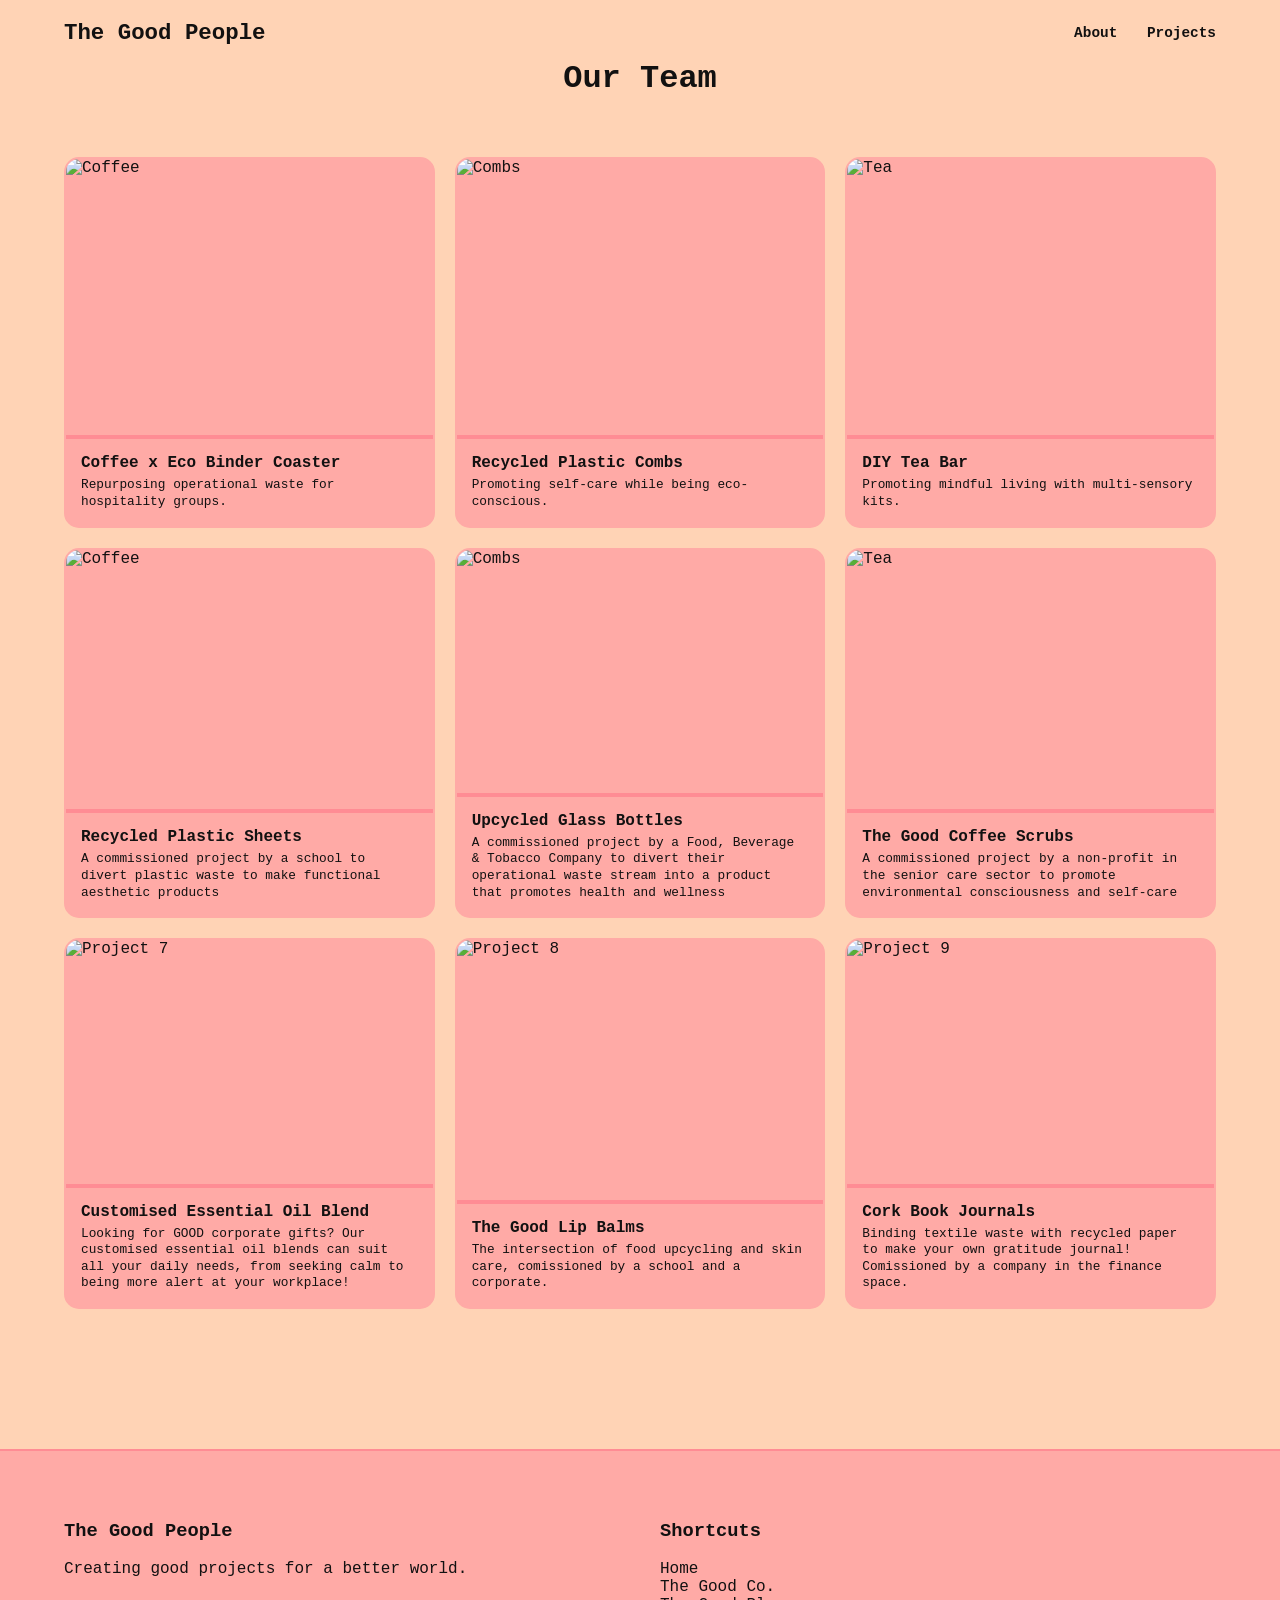
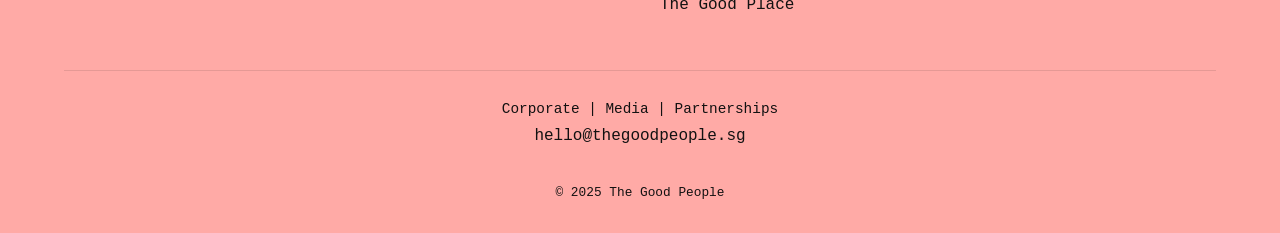
==== aboutus.html @ 8eb863d0 "Update aboutus.html" ====
<!DOCTYPE html>
<html lang="en">
<head>
  <meta charset="UTF-8">
  <meta name="viewport" content="width=device-width, initial-scale=1.0">
  <title>The Good People | Sustainability and Well-being</title>
  
  <style>
    /* 1. GLOBAL SETTINGS & COLORS */
    :root {
      --bg-color: #FFD3B5;    
      --accent-pink: #FF8C94;  
      --soft-pink: #FFAAA6;    
      --text-dark: #121111;    
      --font-main: 'Courier New', Courier, monospace; 
    }

    * { box-sizing: border-box; }

    body {
      background-color: var(--bg-color);
      font-family: var(--font-main);
      color: var(--text-dark);
      margin: 0;
      padding: 0;
      overflow-x: hidden;
    }

    /* 2. NAVBAR */
    .navbar {
      display: flex;
      justify-content: space-between;
      align-items: center;
      padding: 20px 5%;
      position: fixed;
      top: 0;
      width: 100%;
      z-index: 1000;
      transition: background 0.3s ease;
    }

    .nav-logo {
      font-weight: bold;
      font-size: 1.4rem;
      color: var(--text-dark); 
    }

    .nav-links a {
      margin-left: 20px;
      text-decoration: none;
      color: var(--text-dark);
      font-weight: bold;
      font-size: 0.9rem;
    }

    /* 3. HERO SECTION */
    .hero-section {
      display: flex;
      height: 100vh;
      align-items: center;
      justify-content: space-between;
      padding: 0 2%;
      gap: 20px;
    }

    .hero-left, .hero-right {
      flex: 1;
      height: 70vh;
    }

    .hero-left img, .hero-right img {
      width: 100%;
      height: 100%;
      object-fit: cover; 
      border-radius: 20px;
      box-shadow: 0 10px 30px rgba(0,0,0,0.1);
    }

    .hero-center {
      flex: 0 0 300px;
      text-align: center;
      display: flex;
      flex-direction: column;
      align-items: center;
      gap: 15px;
    }

    .hero-star {
      font-size: 2rem;
      color: var(--accent-pink);
    }

    .hero-btn {
      background: transparent;
      border: 2px solid var(--text-dark);
      padding: 12px 24px;
      font-family: var(--font-main);
      cursor: pointer;
      font-weight: bold;
      transition: 0.3s;
      width: 100%;
      border-radius: 50px;
    }

    .hero-btn:hover {
      background: var(--text-dark);
      color: white;
    }

    /* 4. ABOUT SECTION */
    .about-section {
      padding: 80px 5%;
      display: flex;
      justify-content: center;
    }

    .about-box {
      background: var(--soft-pink); 
      padding: 30px;
      border-radius: 20px;
      max-width: 700px;
      display: flex;
      align-items: center;
      gap: 30px;
      box-shadow: 0 5px 20px rgba(0,0,0,0.05);
    }

    .about-left img {
      width: 100px; 
      height: auto;
    }

    .about-right h2 { margin-top: 0; color: var(--accent-pink); }
    .about-right a { color: var(--accent-pink); text-decoration: none; font-weight: bold; }

    /* 5. PROJECTS GRID - Updated for 3x3 layout */
    .section-title {
      text-align: center;
      font-size: 2rem;
      margin: 60px 0 20px;
    }

    .projects-grid {
      display: grid;
      /* HIGHLIGHT: Changed to exactly 3 columns */
      grid-template-columns: repeat(3, 1fr); 
      gap: 20px;
      padding: 40px 5%;
    }

    .project-card {
      position: relative;
      background: var(--soft-pink); 
      border-radius: 15px;
      overflow: hidden;
      aspect-ratio: 1/1;
      border: 2px solid var(--soft-pink); 
      transition: transform 0.3s ease;
    }

    .project-card:hover { transform: translateY(-5px); }

    .project-card img {
      width: 100%;
      height: 100%;
      object-fit: cover;
    }

    .overlay {
      position: absolute;
      bottom: 0;
      left: 0;
      right: 0;
      background: var(--soft-pink); 
      padding: 15px; /* Sightly tighter padding for 3x3 */
      border-top: 4px solid var(--accent-pink);
    }

    .overlay h3 { margin: 0 0 5px 0; font-size: 1rem; }
    .overlay p { margin: 0; font-size: 0.8rem; line-height: 1.3; }

    /* 6. FOOTER STYLING */
    .site-footer {
      background: var(--soft-pink); 
      padding: 50px 5% 20px;
      margin-top: 100px;
      border-top: 2px solid var(--accent-pink);
    }

    .site-footer a {
      color: var(--text-dark); 
      text-decoration: none;   
      transition: 0.3s;
    }

    .site-footer a:hover {
      color: var(--accent-pink);
    }

    .footer-container {
      display: grid;
      grid-template-columns: repeat(auto-fit, minmax(200px, 1fr));
      gap: 40px;
    }

    /* SCROLL ANIMATION */
    .reveal { opacity: 0; transform: translateY(30px); transition: 1s all ease; }
    .reveal.active { opacity: 1; transform: translateY(0); }

    /* MOBILE ADJUSTMENT: Go back to 1 column on small screens */
    @media (max-width: 900px) {
      .projects-grid { grid-template-columns: repeat(2, 1fr); }
    }
    @media (max-width: 600px) {
      .projects-grid { grid-template-columns: 1fr; }
      .hero-section { flex-direction: column; height: auto; padding-top: 100px; }
      .about-box { flex-direction: column; text-align: center; }
    }
  </style>
</head>
<body>

  <header class="navbar" id="mainNav">
    <div class="nav-logo" href="https://thegoodpeople.sg">The Good People</div>     
    <nav class="nav-links">
      <a href="#about">About</a>
      <a href="#our-projects">Projects</a> 
    </nav>
  </header>


  <h2 class="section-title">Our Team</h2>
  <section id="projects" class="projects-grid reveal">
    
    <div class="project-card">
      <img src="img/p1.jpg" alt="Coffee">
      <div class="overlay">
        <h3>Coffee x Eco Binder Coaster</h3>
        <p>Repurposing operational waste for hospitality groups.</p>
      </div>
    </div>

    <div class="project-card">
      <img src="img/p2.png" alt="Combs">
      <div class="overlay">
        <h3>Recycled Plastic Combs</h3>
        <p>Promoting self-care while being eco-conscious.</p>
      </div>
    </div>

    <div class="project-card">
      <img src="img/p3.png" alt="Tea">
      <div class="overlay">
        <h3>DIY Tea Bar</h3>
        <p>Promoting mindful living with multi-sensory kits.</p>
      </div>
    </div>

    <div class="project-card">
      <img src="img/p4.png" alt="Coffee">
      <div class="overlay">
        <h3>Recycled Plastic Sheets</h3>
        <p>A commissioned project by a school to divert plastic waste to make functional aesthetic products</p>
      </div>
    </div>

    <div class="project-card">
      <img src="img/p5.png" alt="Combs">
      <div class="overlay">
        <h3>Upcycled Glass Bottles</h3>
        <p>A commissioned project by a Food, Beverage & Tobacco Company to divert their operational waste stream into a product that promotes health and wellness</p>
      </div>
    </div>

    <div class="project-card">
      <img src="img/p6.png" alt="Tea">
      <div class="overlay">
        <h3>The Good Coffee Scrubs</h3>
        <p>A commissioned project by a non-profit in the senior care sector to promote environmental consciousness and self-care</p>
      </div>
    </div>

    <div class="project-card">
      <img src="img/p7.jpg" alt="Project 7">
      <div class="overlay">
        <h3>Customised Essential Oil Blend</h3>
        <p>Looking for GOOD corporate gifts? Our customised essential oil blends can suit all your daily needs, from seeking calm to being more alert at your workplace!</p>
      </div>
    </div>

    <div class="project-card">
      <img src="img/p8.png" alt="Project 8">
      <div class="overlay">
        <h3> The Good Lip Balms</h3>
        <p>The intersection of food upcycling and skin care, comissioned by a school and a corporate. </p>
      </div>
    </div>

    <div class="project-card">
      <img src="img/p9.png" alt="Project 9">
      <div class="overlay">
        <h3>Cork Book Journals</h3>
        <p>Binding textile waste with recycled paper to make your own gratitude journal! Comissioned by a company in the finance space.</p>
      </div>
    </div>

  </section>

  <footer class="site-footer">
    <div class="footer-container">
      <div>
        <h3>The Good People</h3>
        <p>Creating good projects for a better world.</p>
      </div>
      <div>
        <h3>Shortcuts</h3>
        <p>
          <a href="#">Home</a><br>
          <a href="thegoodco.html">The Good Co.</a><br>
          <a href="thegoodplace.html">The Good Place</a>
        </p>
      </div>
    </div>

    <div style="text-align: center; margin-top: 40px; padding-top: 20px; border-top: 1px solid rgba(0,0,0,0.1);">
      <p style="margin: 10px 0; font-size: 0.9rem;">
        Corporate | Media | Partnerships
      </p>
      <p style="margin: 5px 0;">
        <a href="mailto:hello@thegoodpeople.sg" style="color: #121111; text-decoration: none;">hello@thegoodpeople.sg</a>
      </p>
    </div>

    <p style="text-align: center; margin-top: 40px; font-size: 0.8rem;">&copy; 2025 The Good People</p>
  </footer>

  <script>
    window.addEventListener('scroll', () => {
      const reveals = document.querySelectorAll('.reveal');
      reveals.forEach(el => {
        if (el.getBoundingClientRect().top < window.innerHeight - 100) {
          el.classList.add('active');
        }
      });

      const nav = document.getElementById('mainNav');
      if (window.scrollY > 50) {
        nav.style.background = '#FFAAA6'; 
      } else {
        nav.style.background = 'transparent';
      }
    });
  </script>
</body>
</html>
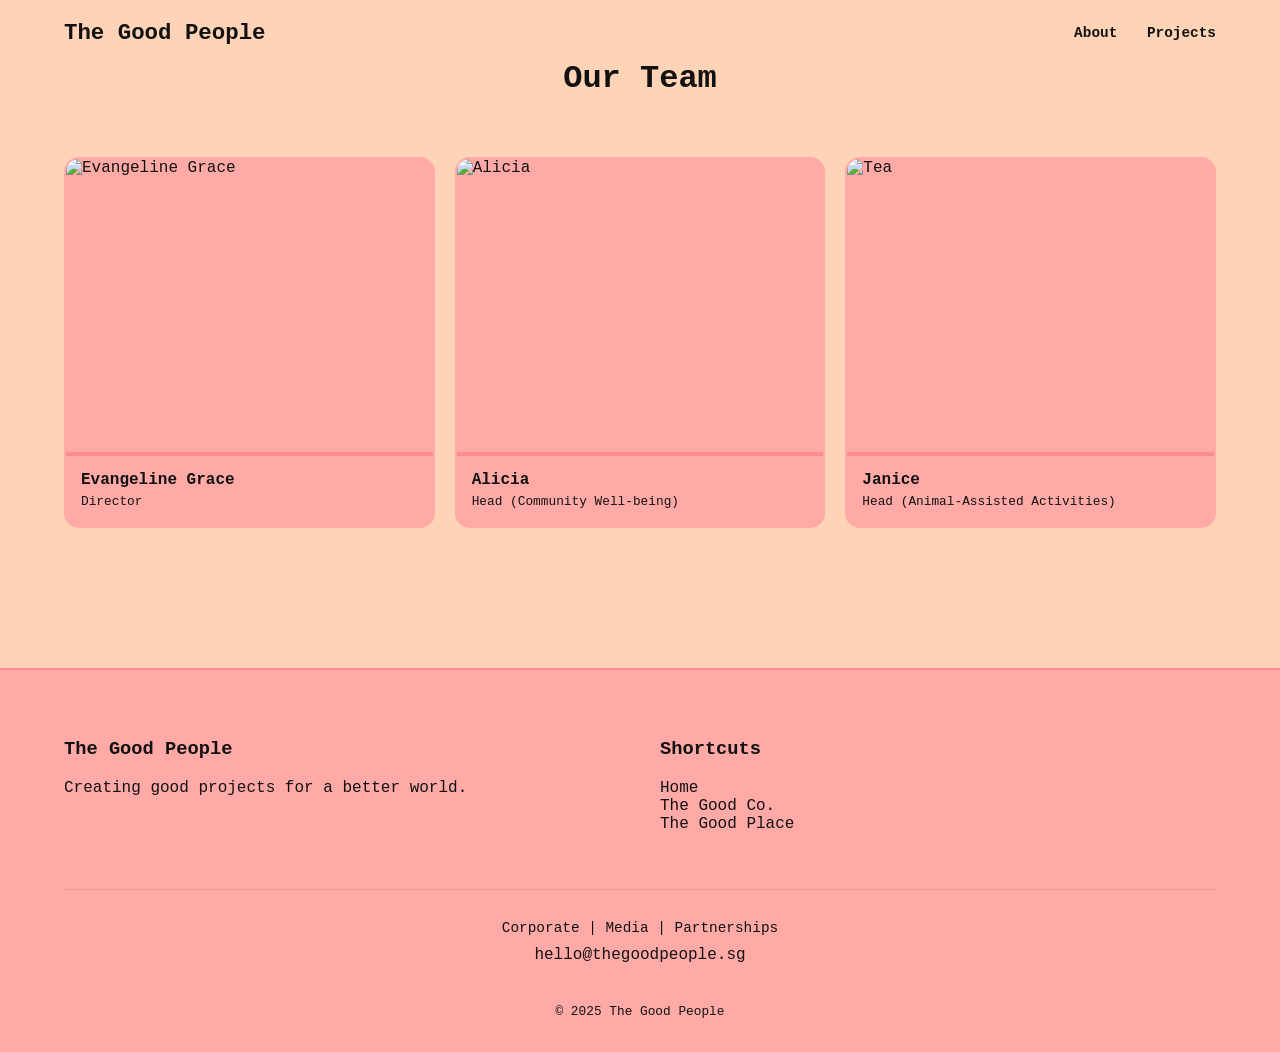
==== commit c00805d0: "Update aboutus.html" ====
--- a/aboutus.html
+++ b/aboutus.html
@@ -233,76 +233,30 @@
   <section id="projects" class="projects-grid reveal">
     
     <div class="project-card">
-      <img src="img/p1.jpg" alt="Coffee">
+      <img src="img/evan.png" alt="Evangeline Grace">
       <div class="overlay">
-        <h3>Coffee x Eco Binder Coaster</h3>
-        <p>Repurposing operational waste for hospitality groups.</p>
+        <h3>Evangeline Grace</h3>
+        <p> Director</p>
       </div>
     </div>
 
     <div class="project-card">
-      <img src="img/p2.png" alt="Combs">
+      <img src="img/alicia.png" alt="Alicia">
       <div class="overlay">
-        <h3>Recycled Plastic Combs</h3>
-        <p>Promoting self-care while being eco-conscious.</p>
+        <h3>Alicia</h3>
+        <p>Head (Community Well-being)</p>
       </div>
     </div>
 
     <div class="project-card">
-      <img src="img/p3.png" alt="Tea">
+      <img src="img/Janice.png" alt="Tea">
       <div class="overlay">
-        <h3>DIY Tea Bar</h3>
-        <p>Promoting mindful living with multi-sensory kits.</p>
-      </div>
-    </div>
-
-    <div class="project-card">
-      <img src="img/p4.png" alt="Coffee">
-      <div class="overlay">
-        <h3>Recycled Plastic Sheets</h3>
-        <p>A commissioned project by a school to divert plastic waste to make functional aesthetic products</p>
-      </div>
-    </div>
-
-    <div class="project-card">
-      <img src="img/p5.png" alt="Combs">
-      <div class="overlay">
-        <h3>Upcycled Glass Bottles</h3>
-        <p>A commissioned project by a Food, Beverage & Tobacco Company to divert their operational waste stream into a product that promotes health and wellness</p>
-      </div>
-    </div>
-
-    <div class="project-card">
-      <img src="img/p6.png" alt="Tea">
-      <div class="overlay">
-        <h3>The Good Coffee Scrubs</h3>
-        <p>A commissioned project by a non-profit in the senior care sector to promote environmental consciousness and self-care</p>
-      </div>
-    </div>
-
-    <div class="project-card">
-      <img src="img/p7.jpg" alt="Project 7">
-      <div class="overlay">
-        <h3>Customised Essential Oil Blend</h3>
-        <p>Looking for GOOD corporate gifts? Our customised essential oil blends can suit all your daily needs, from seeking calm to being more alert at your workplace!</p>
-      </div>
-    </div>
-
-    <div class="project-card">
-      <img src="img/p8.png" alt="Project 8">
-      <div class="overlay">
-        <h3> The Good Lip Balms</h3>
-        <p>The intersection of food upcycling and skin care, comissioned by a school and a corporate. </p>
-      </div>
-    </div>
-
-    <div class="project-card">
-      <img src="img/p9.png" alt="Project 9">
-      <div class="overlay">
-        <h3>Cork Book Journals</h3>
-        <p>Binding textile waste with recycled paper to make your own gratitude journal! Comissioned by a company in the finance space.</p>
-      </div>
-    </div>
+        <h3>Janice</h3>
+        <p>Head (Animal-Assisted Activities)</p>
+      </div>
+    </div>
+
+
 
   </section>
 
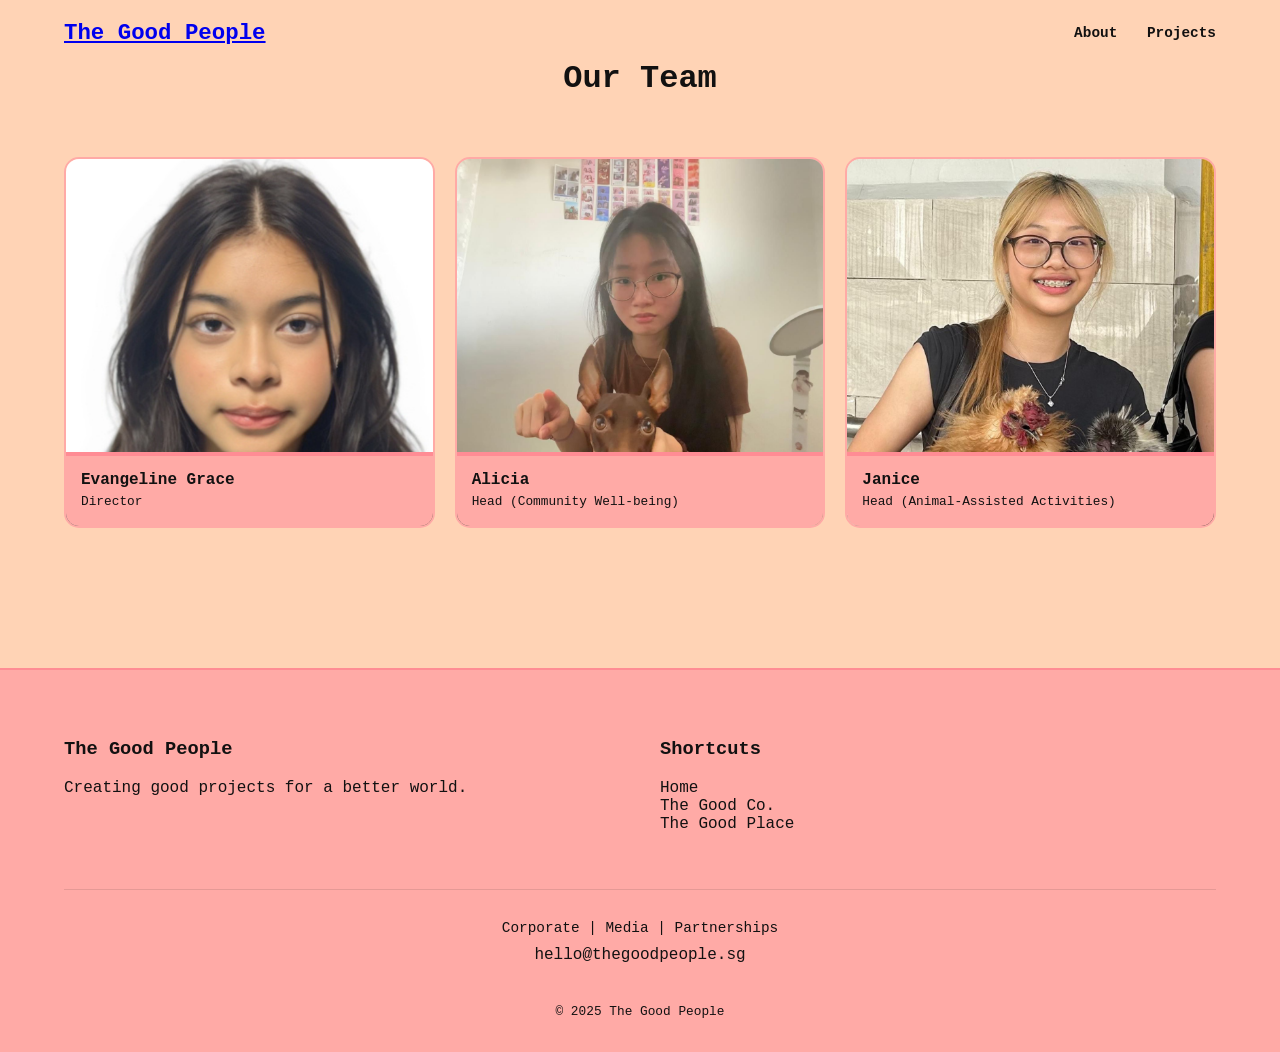
==== commit c0440255: "Update aboutus.html" ====
--- a/aboutus.html
+++ b/aboutus.html
@@ -221,13 +221,15 @@
 <body>
 
   <header class="navbar" id="mainNav">
-    <div class="nav-logo" href="https://thegoodpeople.sg">The Good People</div>     
+    <div class="nav-logo"> <a href="https://thegoodpeople.sg">The Good People</a></div>     
     <nav class="nav-links">
       <a href="#about">About</a>
       <a href="#our-projects">Projects</a> 
     </nav>
   </header>
 
+
+    
 
   <h2 class="section-title">Our Team</h2>
   <section id="projects" class="projects-grid reveal">
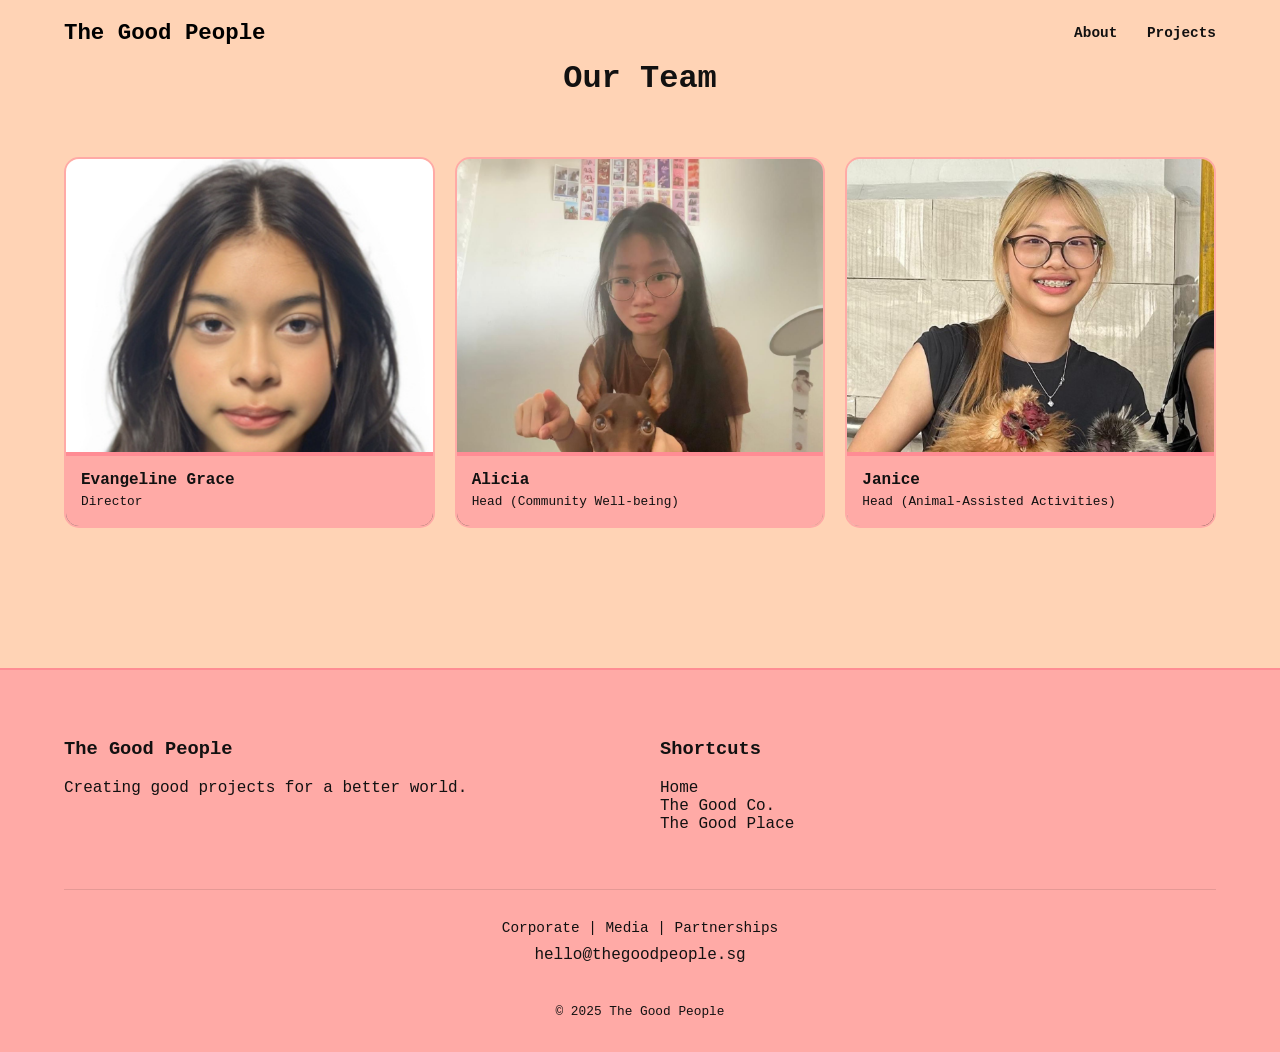
==== commit 856d6666: "Update aboutus.html" ====
--- a/aboutus.html
+++ b/aboutus.html
@@ -221,7 +221,7 @@
 <body>
 
   <header class="navbar" id="mainNav">
-    <div class="nav-logo"> <a href="https://thegoodpeople.sg">The Good People</a></div>     
+    <div class="nav-logo"> <a href="https://thegoodpeople.sg" style="text-decoration: none; color: black;" >The Good People</a></div>     
     <nav class="nav-links">
       <a href="#about">About</a>
       <a href="#our-projects">Projects</a> 
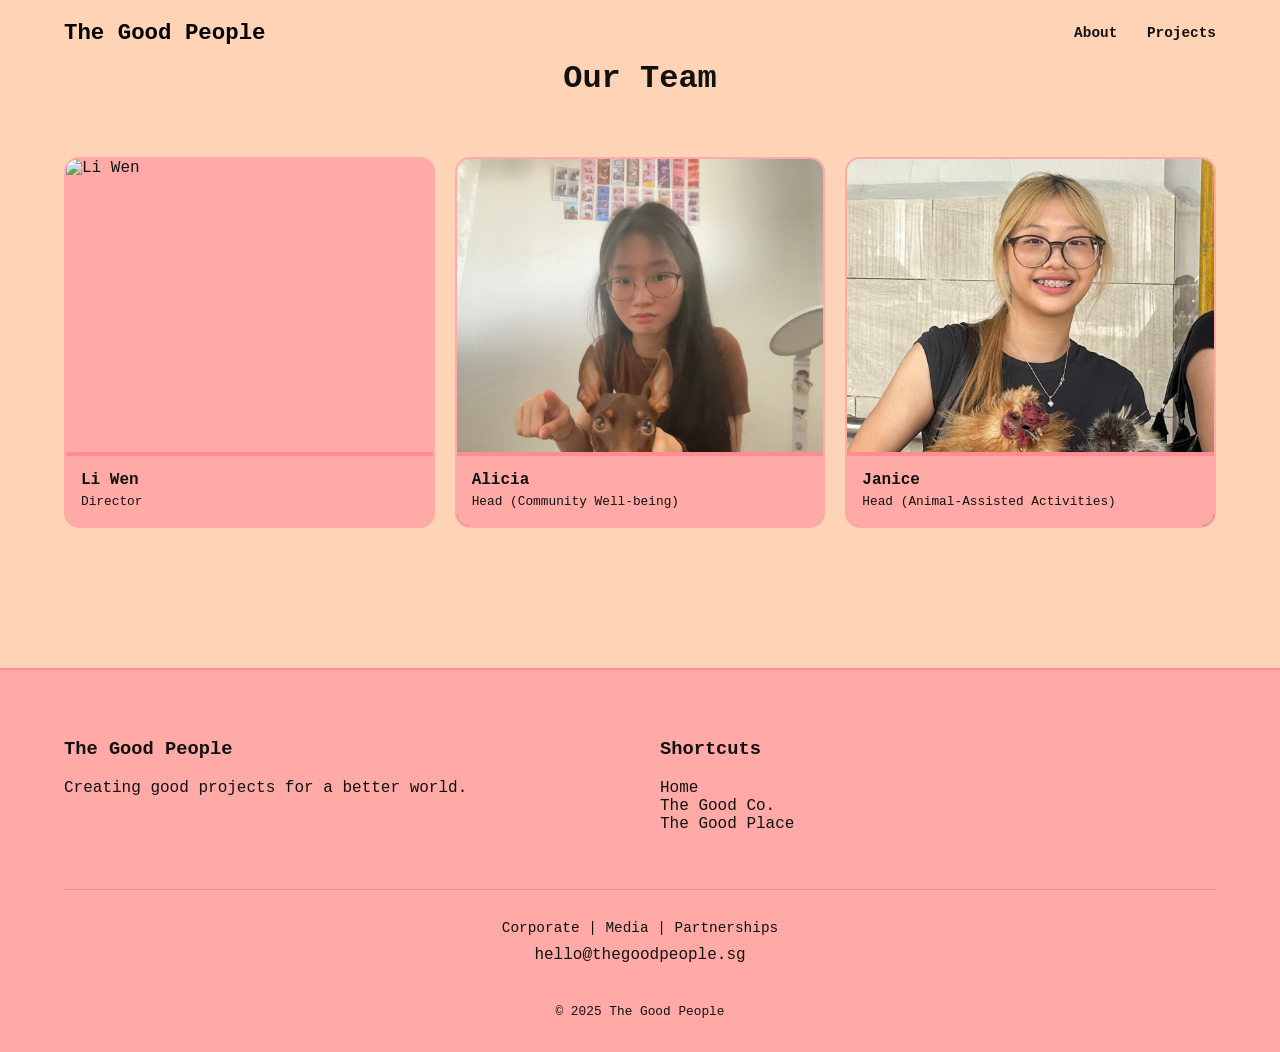
==== commit 1f01b07e: "Update aboutus.html" ====
--- a/aboutus.html
+++ b/aboutus.html
@@ -235,15 +235,15 @@
   <section id="projects" class="projects-grid reveal">
     
     <div class="project-card">
-      <img src="img/evan.png" alt="Evangeline Grace">
+      <img src="img/converted.webp" alt="Li Wen">
       <div class="overlay">
-        <h3>Evangeline Grace</h3>
+        <h3>Li Wen</h3>
         <p> Director</p>
       </div>
     </div>
 
     <div class="project-card">
-      <img src="img/alicia.png" alt="Alicia">
+      <img src="img/alicia-converted.webp" alt="Alicia">
       <div class="overlay">
         <h3>Alicia</h3>
         <p>Head (Community Well-being)</p>
@@ -251,7 +251,7 @@
     </div>
 
     <div class="project-card">
-      <img src="img/Janice.png" alt="Tea">
+      <img src="img/Janice-converted.webp" alt="Tea">
       <div class="overlay">
         <h3>Janice</h3>
         <p>Head (Animal-Assisted Activities)</p>
